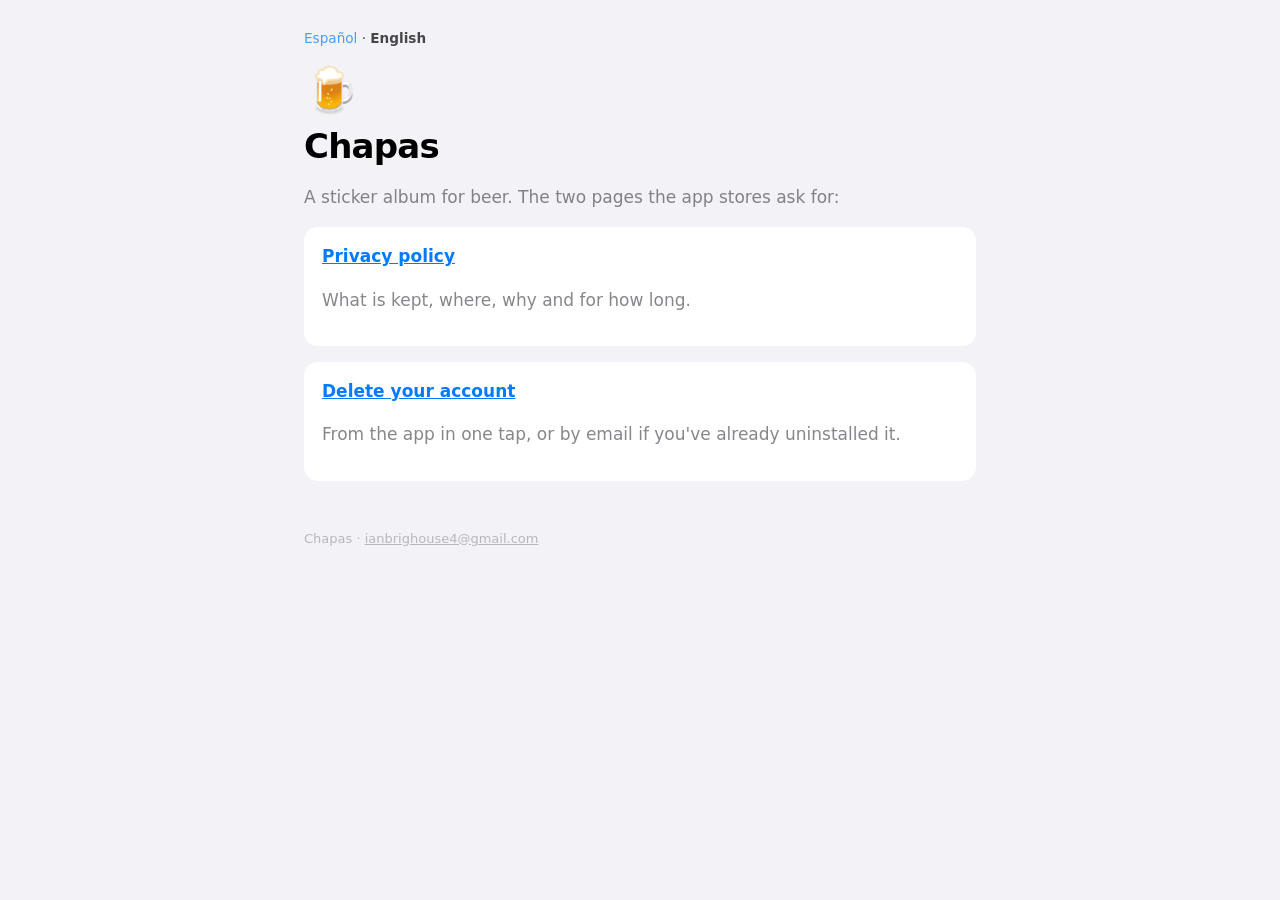
==== en/index.html @ 626f2159 "Páginas legales de Chapas (es/en) Co-Authored-By: Claude Fable 5.1 <noreply@anthropic.com> Claude-Se" ====
<!doctype html>
<html lang="en">
<head>
<meta charset="utf-8">
<meta name="viewport" content="width=device-width, initial-scale=1">
<title>Chapas · legal</title>
<link rel="stylesheet" href="../estilo.css">
</head>
<body>
<main>
  <p class="idiomas"><a href="../index.html">Español</a> · <b>English</b></p>
  <div class="chapa">🍺</div>
  <h1>Chapas</h1>
  <p class="flojo">A sticker album for beer. The two pages the app stores ask for:</p>
  <div class="caja">
    <h3><a href="privacy.html">Privacy policy</a></h3>
    <p class="flojo">What is kept, where, why and for how long.</p>
  </div>
  <div class="caja">
    <h3><a href="delete-account.html">Delete your account</a></h3>
    <p class="flojo">From the app in one tap, or by email if you've already uninstalled it.</p>
  </div>
  <footer>Chapas · <a href="mailto:ianbrighouse4@gmail.com">ianbrighouse4@gmail.com</a></footer>
</main>
</body>
</html>
---- estilo.css ----
/* Mismos colores que la app, para que la web no parezca de otra empresa. */
:root {
  --fondo: #f2f2f7; --tarjeta: #fff; --texto: #000;
  --texto2: rgba(60,60,67,.62); --texto3: rgba(60,60,67,.32);
  --separador: rgba(60,60,67,.16); --azul: #007aff; --rojo: #ff3b30;
}
@media (prefers-color-scheme: dark) {
  :root {
    --fondo: #000; --tarjeta: #1c1c1e; --texto: #fff;
    --texto2: rgba(235,235,245,.62); --texto3: rgba(235,235,245,.3);
    --separador: rgba(84,84,88,.65); --azul: #0a84ff; --rojo: #ff453a;
  }
}
* { box-sizing: border-box; }
html { -webkit-text-size-adjust: 100%; }
body {
  margin: 0; padding: 28px 20px 70px;
  background: var(--fondo); color: var(--texto);
  font: 17px/1.55 -apple-system, BlinkMacSystemFont, "Segoe UI", Roboto, system-ui, sans-serif;
}
main { max-width: 42rem; margin: 0 auto; }
.chapa { font-size: 44px; line-height: 1; }
h1 { font-size: 34px; line-height: 1.2; letter-spacing: -.8px; margin: 14px 0 2px; }
h2 { font-size: 22px; line-height: 1.3; letter-spacing: -.4px; margin: 38px 0 8px; }
h3 { font-size: 17px; margin: 22px 0 4px; }
p, li { color: var(--texto); }
.flojo { color: var(--texto2); }
.fecha { color: var(--texto3); font-size: 13px; }
ul { padding-left: 1.25em; }
li { margin: 6px 0; }
.caja {
  background: var(--tarjeta); border-radius: 14px; padding: 16px 18px; margin: 16px 0;
}
.caja h3 { margin-top: 0; }
a { color: var(--azul); }
.boton {
  display: inline-block; background: var(--azul); color: #fff; text-decoration: none;
  border-radius: 14px; padding: 15px 26px; font-weight: 600; margin-top: 6px;
}
.boton.rojo { background: var(--rojo); }
table { width: 100%; border-collapse: collapse; margin: 10px 0 0; font-size: 15px; }
th, td { text-align: left; padding: 10px 0; border-bottom: 1px solid var(--separador); vertical-align: top; }
th { color: var(--texto2); font-weight: 600; }
tr:last-child td { border-bottom: none; }
footer { margin-top: 48px; color: var(--texto3); font-size: 13px; }
footer a { color: var(--texto3); }

/* En móvil una tabla de tres columnas no cabe: cada fila se apila y las
   cabeceras pasan a ser etiquetas delante de cada celda. */
@media (max-width: 560px) {
  table, tbody, tr, td { display: block; width: 100%; }
  thead { display: none; }
  tr { background: var(--tarjeta); border-radius: 14px; padding: 14px 16px; margin: 10px 0; }
  td { border: none; padding: 0; }
  td + td { margin-top: 6px; color: var(--texto2); font-size: 15px; }
  td:first-child { font-weight: 600; font-size: 17px; }
  td + td::before { content: attr(data-de) " · "; color: var(--texto3); }
}

.idiomas{font-size:.85rem;opacity:.7;margin:0 0 1.2rem}
.idiomas a{text-decoration:none}
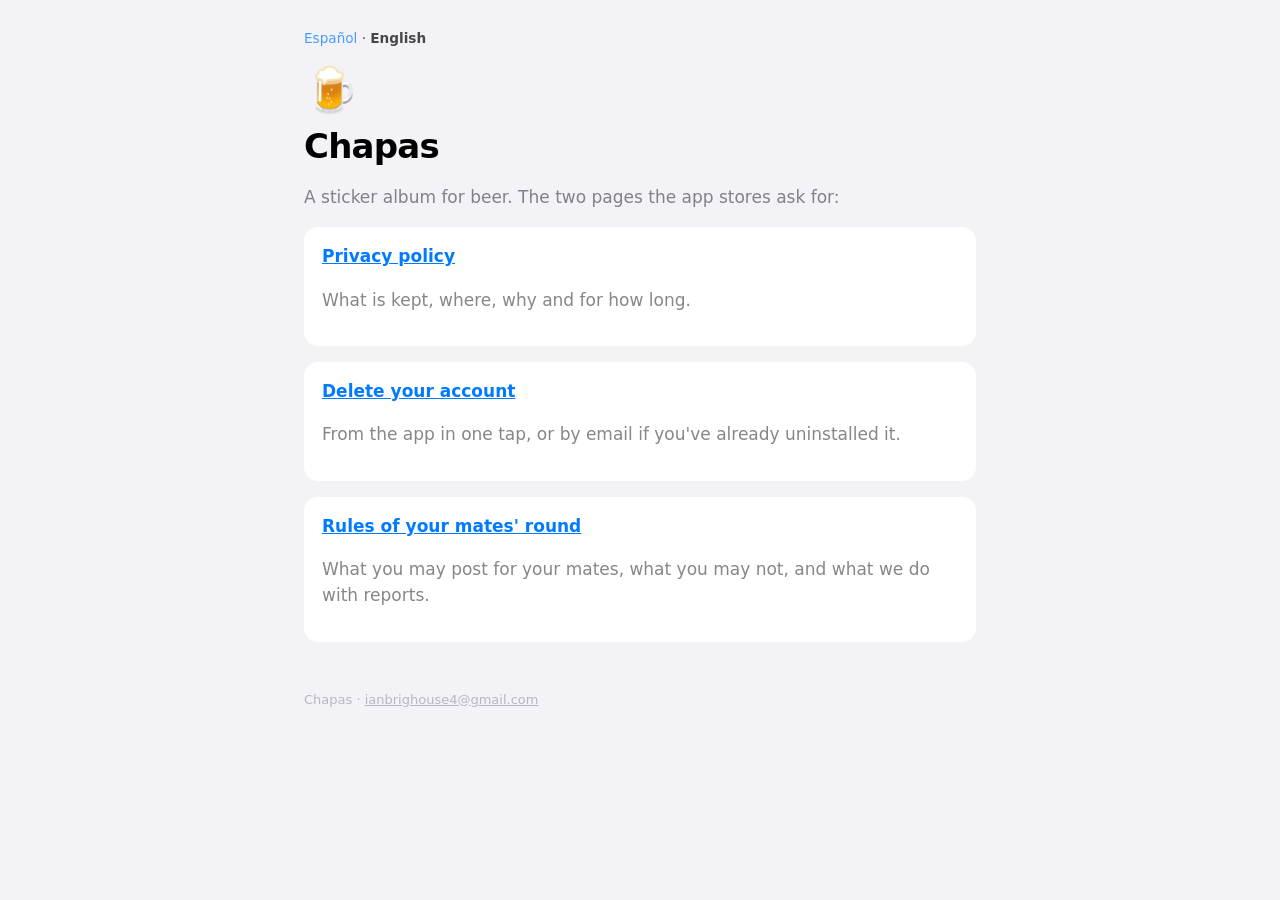
==== commit 1e612c40: "Normas de la ronda, página de invitación y privacidad con colegas e historias Co-Authored-By: Claude" ====
--- a/en/index.html
+++ b/en/index.html
@@ -20,6 +20,10 @@
     <h3><a href="delete-account.html">Delete your account</a></h3>
     <p class="flojo">From the app in one tap, or by email if you've already uninstalled it.</p>
   </div>
+  <div class="caja">
+    <h3><a href="rules.html">Rules of your mates' round</a></h3>
+    <p class="flojo">What you may post for your mates, what you may not, and what we do with reports.</p>
+  </div>
   <footer>Chapas · <a href="mailto:ianbrighouse4@gmail.com">ianbrighouse4@gmail.com</a></footer>
 </main>
 </body>
